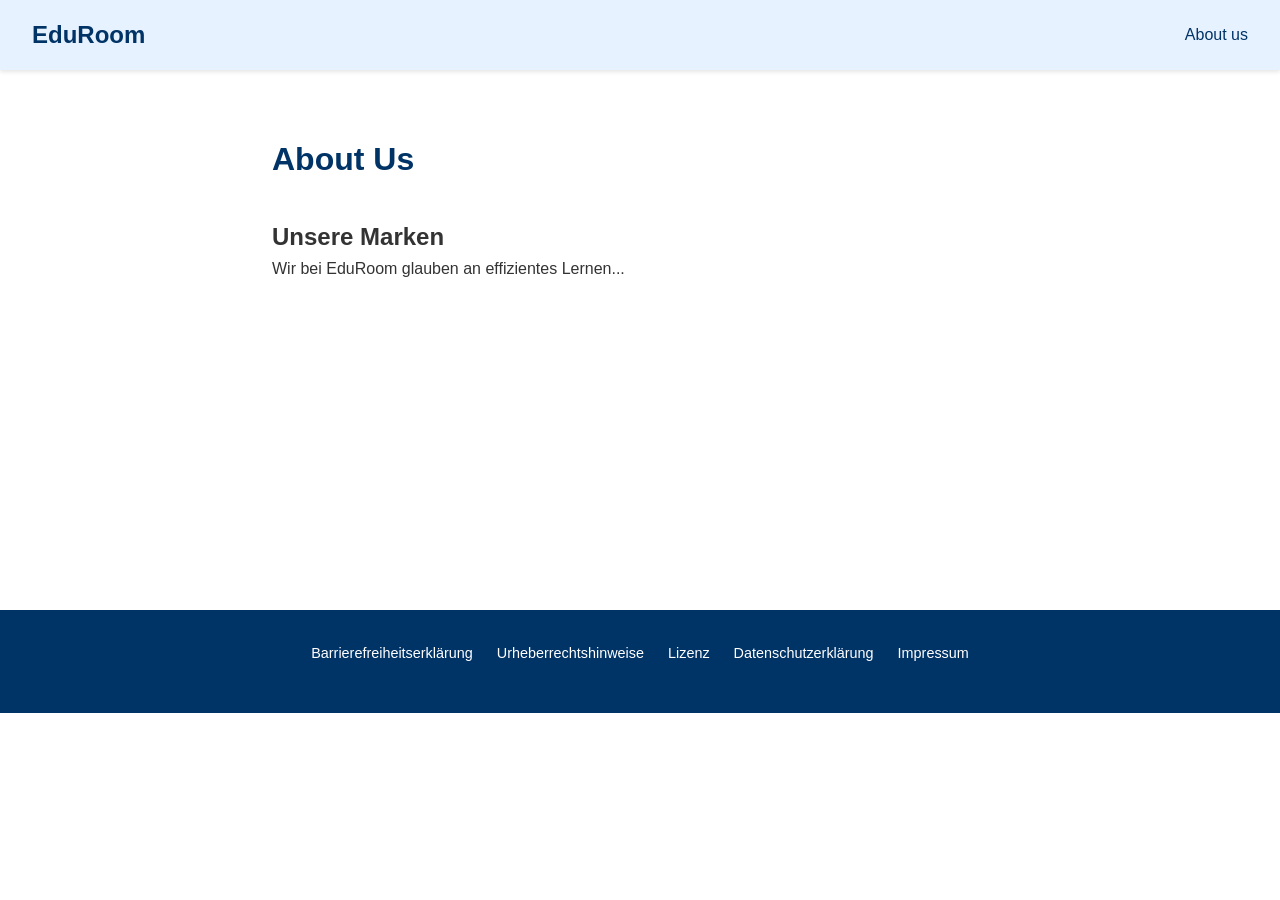
==== about.html @ ea5fdcca "First commit" ====
<!DOCTYPE html>
<html lang="de">
<head>
    <meta charset="UTF-8">
    <meta name="viewport" content="width=device-width, initial-scale=1.0">
    <title>About Us - EduRoom</title>
    <link rel="stylesheet" href="styles.css">
</head>
<body>
    <header>
        <a href="index.html" class="logo">EduRoom</a>
        <nav>
            <a href="about.html">About us</a>
        </nav>
    </header>
    <main style="padding: 4rem 2rem; max-width: 800px; margin: 0 auto; min-height: 60vh;">
        <h1 style="color: var(--primary-color); margin-bottom: 2rem;">About Us</h1>
        <h2>Unsere Marken</h2>
        <p>Wir bei EduRoom glauben an effizientes Lernen...</p>
    </main>
    <footer>
        <div class="footer-links">
            <a href="barrierefreiheit.html">Barrierefreiheitserklärung</a>
            <a href="urheberrecht.html">Urheberrechtshinweise</a>
            <a href="lizenz.html">Lizenz</a>
            <a href="datenschutz.html">Datenschutzerklärung</a>
            <a href="impressum.html">Impressum</a>
        </div>
    </footer>
</body>
</html>
---- styles.css ----
:root {
  --primary-color: #003366; /* Dunkelblau */
  --secondary-color: #e6f2ff; /* Sehr hellblau */
  --text-color: #333333;
  --background-color: #ffffff;
}

* {
  box-sizing: border-box;
  margin: 0;
  padding: 0;
}

body {
  font-family: 'Segoe UI', Tahoma, Geneva, Verdana, sans-serif;
  line-height: 1.6;
  color: var(--text-color);
  background-color: var(--background-color);
}

/* Header & Navigation */
header {
  background-color: var(--secondary-color);
  padding: 1rem 2rem;
  position: sticky;
  top: 0;
  z-index: 1000;
  box-shadow: 0 2px 4px rgba(0,0,0,0.1);
  display: flex;
  justify-content: space-between;
  align-items: center;
}

.logo {
  font-size: 1.5rem;
  font-weight: bold;
  color: var(--primary-color);
  text-decoration: none;
}

nav a {
  margin-left: 1rem;
  color: var(--primary-color);
  text-decoration: none;
  font-weight: 500;
}

nav a:hover, nav a:focus {
  text-decoration: underline;
}

/* Hero Section */
.hero {
  text-align: center;
  padding: 4rem 1rem;
  background-color: #f9f9f9;
}

.hero h1 {
  font-size: 4rem;
  color: var(--primary-color);
  margin-bottom: 0.5rem;
}

.hero p {
  font-size: 1.2rem;
  margin-bottom: 2rem;
}

.btn {
  display: inline-block;
  background-color: var(--primary-color);
  color: white;
  padding: 0.8rem 2rem;
  text-decoration: none;
  border-radius: 4px;
  font-weight: bold;
  border: none;
  cursor: pointer;
  font-size: 1rem;
  transition: background-color 0.3s;
}

.btn:hover, .btn:focus {
  background-color: #002244;
}

/* Intro Section */
.intro {
  display: flex;
  align-items: center;
  justify-content: space-between;
  padding: 4rem 2rem;
  max-width: 1000px;
  margin: 0 auto;
  gap: 2rem;
}

.intro-text {
  flex: 1;
}

.intro-image {
  flex: 1;
  text-align: right;
}

.intro-image img {
  max-width: 100%;
  height: auto;
  border-radius: 8px;
  box-shadow: 0 4px 8px rgba(0,0,0,0.1);
}

/* Features Section */
.features {
  padding: 4rem 2rem;
  background-color: var(--secondary-color);
  text-align: center;
}

.features h2 {
  color: var(--primary-color);
  margin-bottom: 2rem;
}

.feature-images {
  display: flex;
  justify-content: center;
  gap: 2rem;
  max-width: 1000px;
  margin: 0 auto;
}

.feature-images img {
  width: 30%;
  height: auto;
  border-radius: 8px;
  box-shadow: 0 4px 8px rgba(0,0,0,0.1);
  object-fit: cover;
}

/* Best Way Section */
.best-way {
  text-align: center;
  padding: 4rem 2rem;
}

.best-way h2 {
  color: var(--primary-color);
}

/* Payment Section */
.payment {
  background-color: #f4f4f4;
  padding: 4rem 2rem;
  text-align: center;
}

.payment-form {
  max-width: 400px;
  margin: 2rem auto 0;
  background: white;
  padding: 2rem;
  border-radius: 8px;
  box-shadow: 0 4px 8px rgba(0,0,0,0.1);
  text-align: left;
}

.form-group {
  margin-bottom: 1rem;
}

.form-group label {
  display: block;
  margin-bottom: 0.5rem;
  font-weight: bold;
}

.form-group input {
  width: 100%;
  padding: 0.5rem;
  border: 1px solid #ccc;
  border-radius: 4px;
  font-size: 1rem;
}

.payment-btn {
  width: 100%;
  margin-top: 1rem;
}

/* Footer */
footer {
  background-color: var(--primary-color);
  color: white;
  padding: 2rem;
  text-align: center;
}

.footer-links {
  display: flex;
  justify-content: center;
  flex-wrap: wrap;
  gap: 1.5rem;
  margin-bottom: 1rem;
}

.footer-links a {
  color: white;
  text-decoration: none;
  font-size: 0.9rem;
}

.footer-links a:hover, .footer-links a:focus {
  text-decoration: underline;
}

@media (max-width: 768px) {
  .intro {
    flex-direction: column;
  }
  .feature-images {
    flex-direction: column;
    align-items: center;
  }
  .feature-images img {
    width: 80%;
  }
}
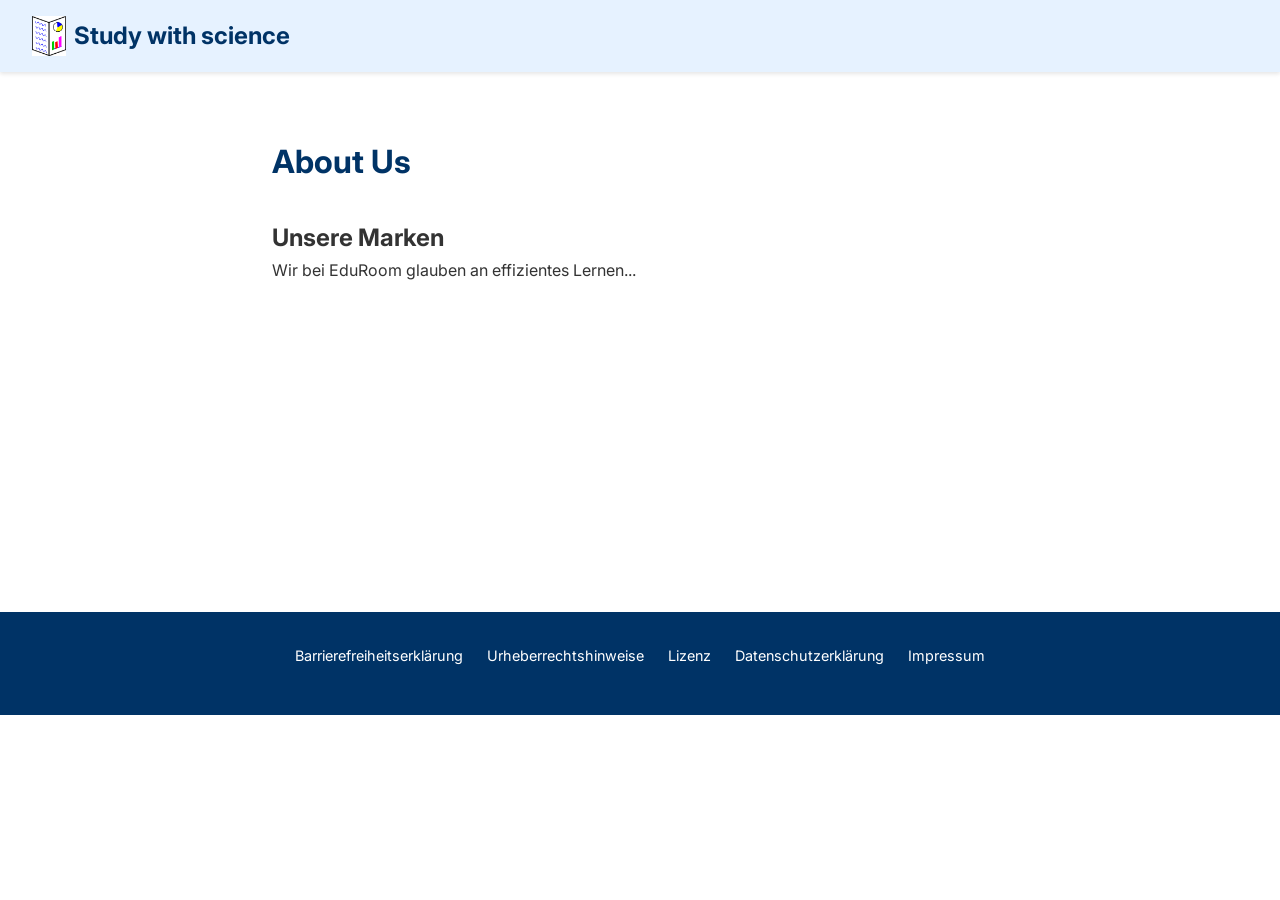
==== commit ef7068e9: "studywtihscience" ====
--- a/about.html
+++ b/about.html
@@ -1,17 +1,22 @@
 <!DOCTYPE html>
 <html lang="de">
+
 <head>
     <meta charset="UTF-8">
     <meta name="viewport" content="width=device-width, initial-scale=1.0">
     <title>About Us - EduRoom</title>
+    <link rel="preconnect" href="https://fonts.googleapis.com">
+    <link rel="preconnect" href="https://fonts.gstatic.com" crossorigin>
+    <link href="https://fonts.googleapis.com/css2?family=Inter:wght@400;500;700&display=swap" rel="stylesheet">
     <link rel="stylesheet" href="styles.css">
 </head>
+
 <body>
     <header>
-        <a href="index.html" class="logo">EduRoom</a>
-        <nav>
-            <a href="about.html">About us</a>
-        </nav>
+        <a href="index.html" class="logo-link" aria-label="Zur Startseite von Study with science">
+            <img src="Logo.png" alt="Study with science Logo" class="header-logo">
+            <span class="logo">Study with science</span>
+        </a>
     </header>
     <main style="padding: 4rem 2rem; max-width: 800px; margin: 0 auto; min-height: 60vh;">
         <h1 style="color: var(--primary-color); margin-bottom: 2rem;">About Us</h1>
@@ -28,4 +33,5 @@
         </div>
     </footer>
 </body>
-</html>
+
+</html>
--- a/styles.css
+++ b/styles.css
@@ -11,8 +11,12 @@
   padding: 0;
 }
 
+html {
+  scroll-padding-top: 100px;
+}
+
 body {
-  font-family: 'Segoe UI', Tahoma, Geneva, Verdana, sans-serif;
+  font-family: 'Inter', 'Segoe UI', Tahoma, Geneva, Verdana, sans-serif;
   line-height: 1.6;
   color: var(--text-color);
   background-color: var(--background-color);
@@ -31,6 +35,20 @@
   align-items: center;
 }
 
+.logo-link {
+  display: flex;
+  align-items: center;
+  text-decoration: none;
+  gap: 0.5rem;
+}
+
+.header-logo {
+  height: 40px;
+  width: auto;
+  max-width: 200px;
+  object-fit: contain;
+}
+
 .logo {
   font-size: 1.5rem;
   font-weight: bold;
@@ -48,6 +66,8 @@
 nav a:hover, nav a:focus {
   text-decoration: underline;
 }
+
+
 
 /* Hero Section */
 .hero {
@@ -140,6 +160,13 @@
   object-fit: cover;
 }
 
+.features p {
+  margin-top: 2.5rem;
+  max-width: 800px;
+  margin-left: auto;
+  margin-right: auto;
+}
+
 /* Best Way Section */
 .best-way {
   text-align: center;
@@ -155,6 +182,11 @@
   background-color: #f4f4f4;
   padding: 4rem 2rem;
   text-align: center;
+}
+
+.payment-description {
+  margin-top: 1rem;
+  margin-bottom: 2rem;
 }
 
 .payment-form {
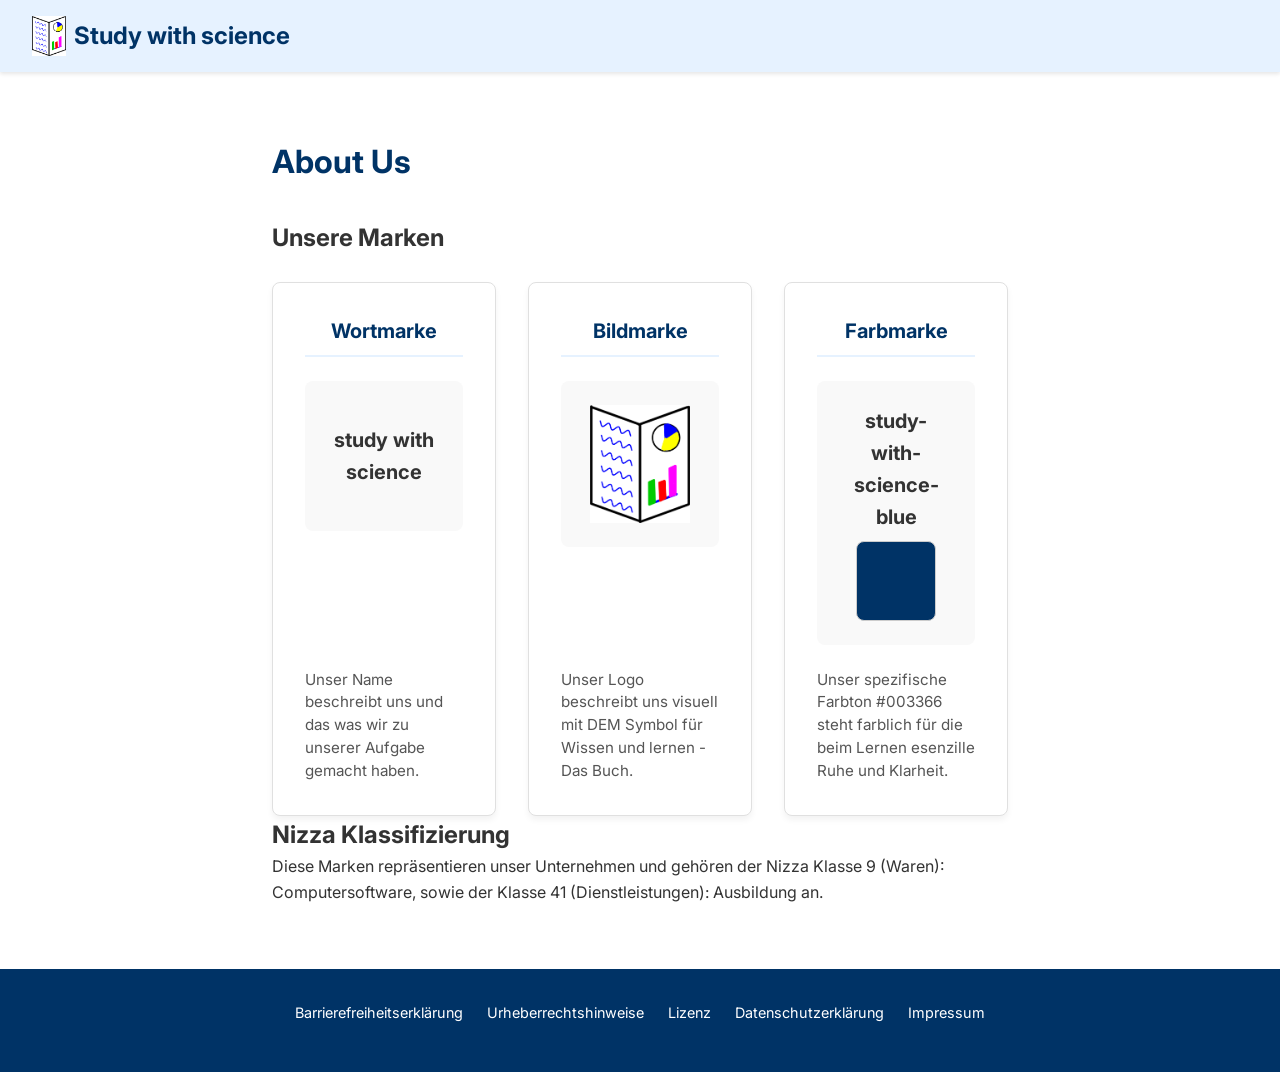
==== commit 89baf952: "bis Impresssum" ====
--- a/about.html
+++ b/about.html
@@ -21,7 +21,38 @@
     <main style="padding: 4rem 2rem; max-width: 800px; margin: 0 auto; min-height: 60vh;">
         <h1 style="color: var(--primary-color); margin-bottom: 2rem;">About Us</h1>
         <h2>Unsere Marken</h2>
-        <p>Wir bei EduRoom glauben an effizientes Lernen...</p>
+        <div class="brands-container">
+            <div class="brand-card">
+                <h3>Wortmarke</h3>
+                <div class="brand-content">
+                    <p class="brand-title">study with science</p>
+                </div>
+                <p class="brand-description">Unser Name beschreibt uns und das was wir zu unserer Aufgabe gemacht haben.
+                </p>
+            </div>
+
+            <div class="brand-card">
+                <h3>Bildmarke</h3>
+                <div class="brand-content">
+                    <img src="Logo.png" alt="Bildmarke Study with science" class="brand-img">
+                </div>
+                <p class="brand-description">Unser Logo beschreibt uns visuell mit DEM Symbol für Wissen und lernen -
+                    Das Buch.</p>
+            </div>
+
+            <div class="brand-card">
+                <h3>Farbmarke</h3>
+                <div class="brand-content">
+                    <p class="brand-title">study-with-science-blue</p>
+                    <div class="color-box" aria-label="Farbkasten study-with-science-blue"></div>
+                </div>
+                <p class="brand-description">Unser spezifische Farbton #003366 steht farblich für die beim Lernen
+                    esenzille Ruhe und Klarheit.</p>
+            </div>
+        </div>
+        <h2>Nizza Klassifizierung</h2>
+        <p>Diese Marken repräsentieren unser Unternehmen und gehören der Nizza Klasse 9 (Waren): Computersoftware, sowie
+            der Klasse 41 (Dienstleistungen): Ausbildung an.</p>
     </main>
     <footer>
         <div class="footer-links">
--- a/styles.css
+++ b/styles.css
@@ -260,3 +260,76 @@
     width: 80%;
   }
 }
+
+/* Brand Cards */
+.brands-container {
+  display: grid;
+  grid-template-columns: 1fr;
+  gap: 2rem;
+  margin-top: 1.5rem;
+}
+
+.brand-card {
+  background-color: var(--background-color);
+  border: 1px solid #e0e0e0;
+  border-radius: 8px;
+  padding: 2rem;
+  box-shadow: 0 4px 6px rgba(0, 0, 0, 0.05);
+  display: flex;
+  flex-direction: column;
+}
+
+.brand-card h3 {
+  color: var(--primary-color);
+  margin-bottom: 1.5rem;
+  font-size: 1.25rem;
+  border-bottom: 2px solid var(--secondary-color);
+  padding-bottom: 0.5rem;
+  text-align: center;
+}
+
+.brand-content {
+  display: flex;
+  flex-direction: column;
+  align-items: center;
+  justify-content: center;
+  min-height: 150px;
+  background-color: #f9f9f9;
+  border-radius: 8px;
+  margin-bottom: 1.5rem;
+  padding: 1.5rem;
+  text-align: center;
+}
+
+.brand-title {
+  font-size: 1.25rem;
+  font-weight: bold;
+}
+
+.brand-img {
+  max-width: 100px;
+  height: auto;
+  display: block;
+}
+
+.color-box {
+  background-color: #003366;
+  width: 80px;
+  height: 80px;
+  border-radius: 8px;
+  margin-top: 0.5rem;
+  border: 1px solid #ccc;
+}
+
+.brand-description {
+  font-size: 0.95rem;
+  color: #555;
+  line-height: 1.5;
+  margin-top: auto;
+}
+
+@media (min-width: 768px) {
+  .brands-container {
+    grid-template-columns: repeat(3, 1fr);
+  }
+}
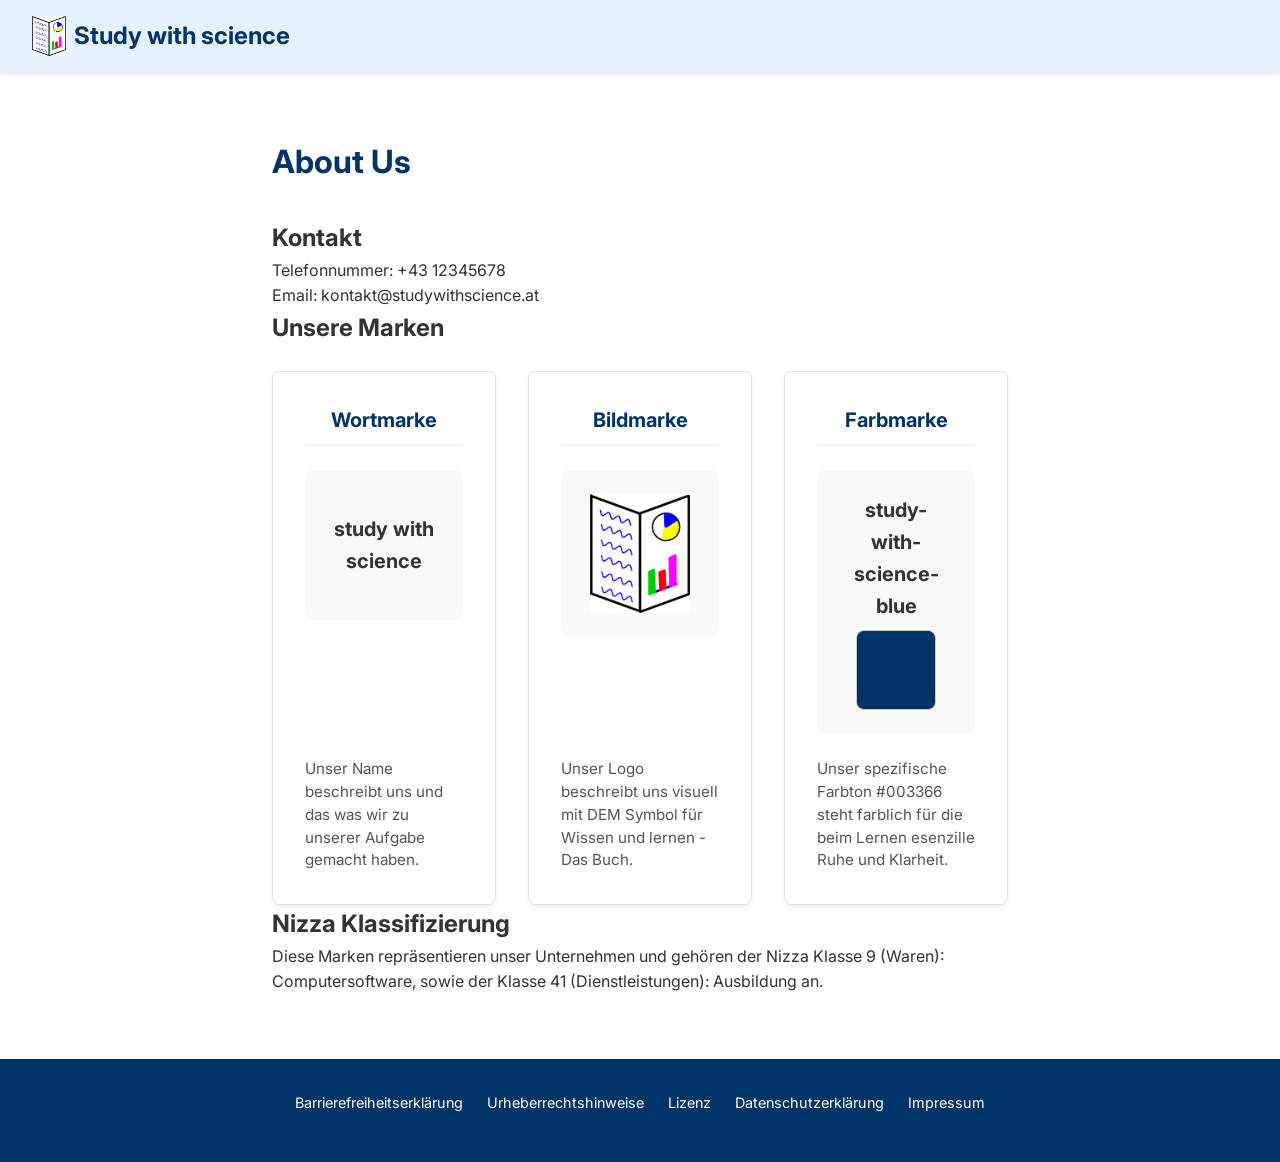
==== commit 47b2f5d0: "done" ====
--- a/about.html
+++ b/about.html
@@ -20,6 +20,9 @@
     </header>
     <main style="padding: 4rem 2rem; max-width: 800px; margin: 0 auto; min-height: 60vh;">
         <h1 style="color: var(--primary-color); margin-bottom: 2rem;">About Us</h1>
+        <h2>Kontakt</h2>
+        <p>Telefonnummer: +43 12345678</p>
+        <p>Email: kontakt@studywithscience.at</p>
         <h2>Unsere Marken</h2>
         <div class="brands-container">
             <div class="brand-card">
